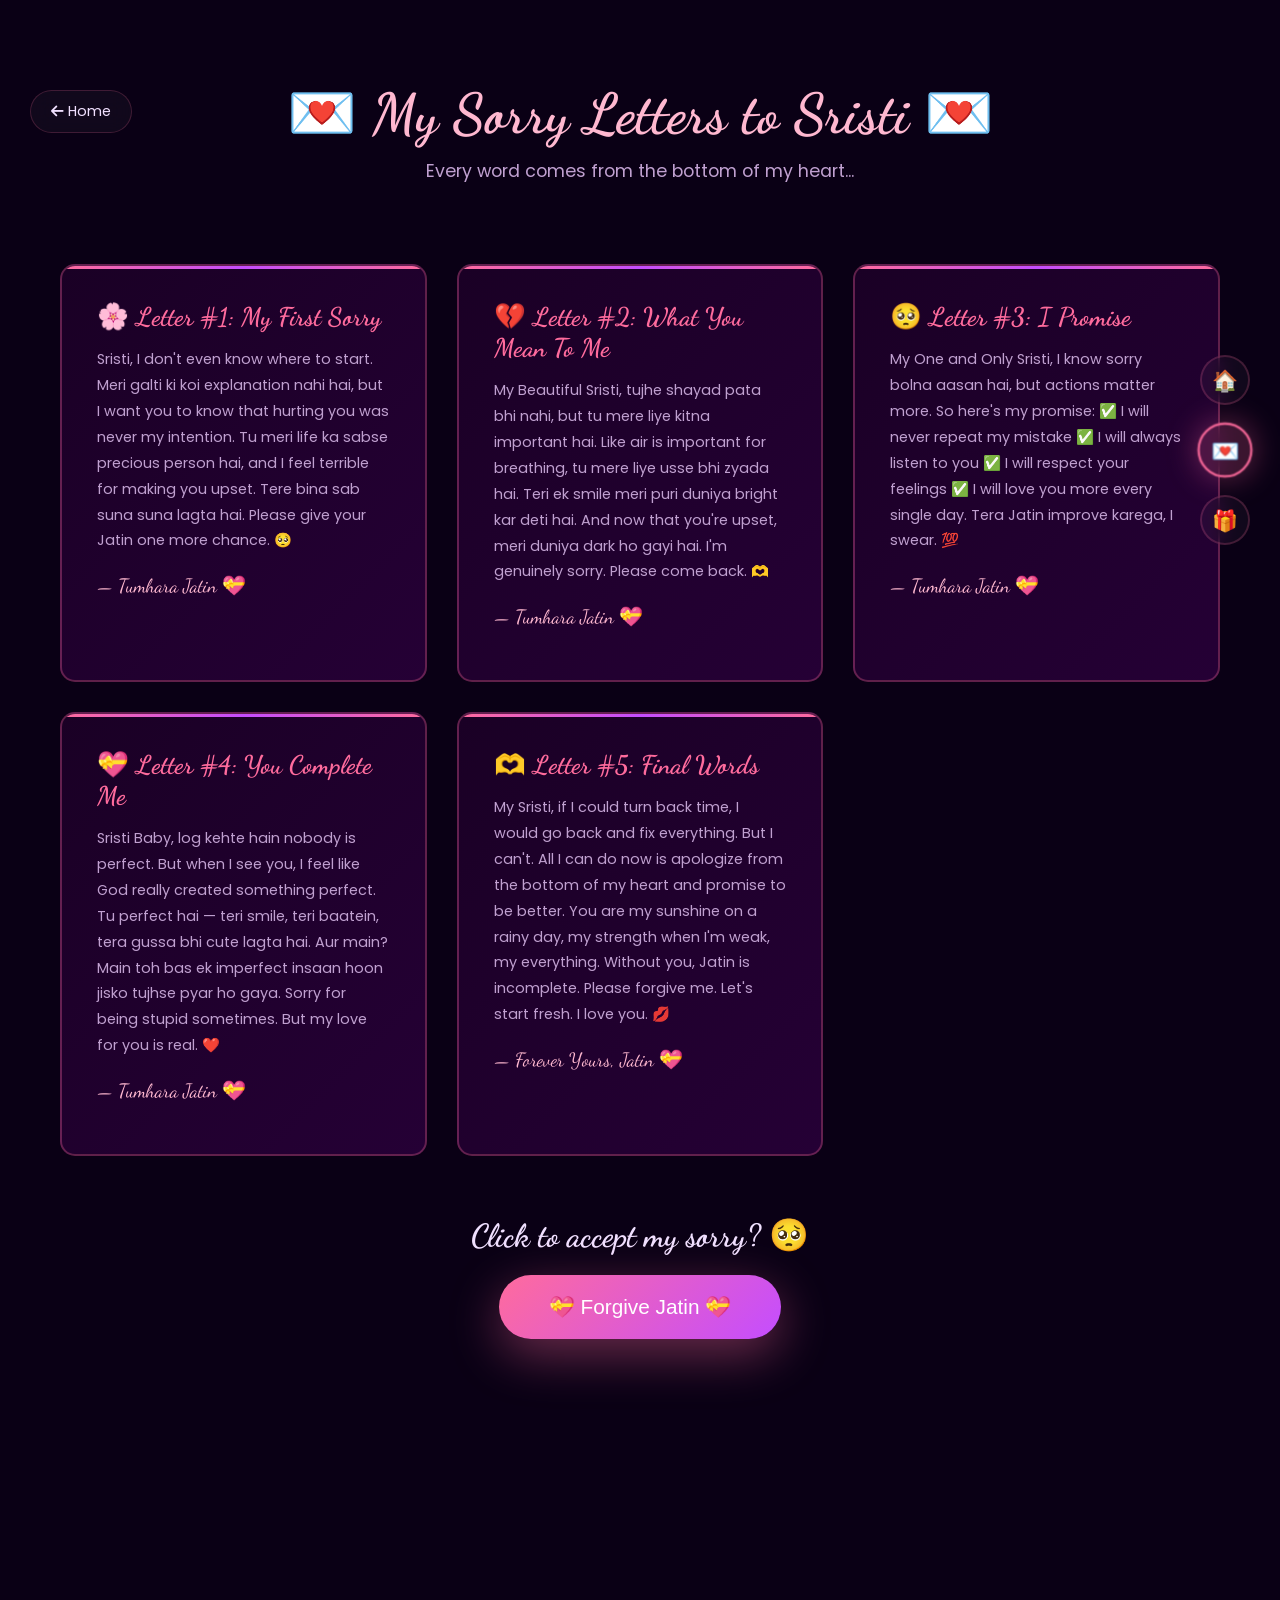
==== sorry.html @ bba0b910 "Add files via upload" ====
<!DOCTYPE html>
<html lang="en">
<head>
    <meta charset="UTF-8">
    <meta name="viewport" content="width=device-width, initial-scale=1.0">
    <title>Sorry Letters | Jatin ❤️ Sristi</title>
    <link href="https://fonts.googleapis.com/css2?family=Dancing+Script:wght@400;600;700&family=Poppins:wght@300;400;500;600;700;800&family=Pacifico&family=Great+Vibes&display=swap" rel="stylesheet">
    <link rel="stylesheet" href="https://cdnjs.cloudflare.com/ajax/libs/font-awesome/6.5.1/css/all.min.css">
    <link rel="stylesheet" href="style.css">
</head>
<body class="sorry-page">
    
    <!-- 🎵 AUDIO TAG 🎵 -->
    <audio id="bgMusic" loop autoplay muted playsinline preload="auto">
        <source src="assets/music/ishq-wala-love.mp3" type="audio/mpeg">
    </audio>
    
    <div class="nav-dots">
        <a href="index.html" class="nav-dot" title="Home"><span>🏠</span></a>
        <a href="sorry.html" class="nav-dot active" title="Sorry Letters"><span>💌</span></a>
        <a href="surprise.html" class="nav-dot" title="Surprise"><span>🎁</span></a>
    </div>
    
    <a href="index.html" class="back-btn"><i class="fas fa-arrow-left"></i> Home</a>

    <div class="main-container">
        <div class="page-header">
            <h1 class="page-title">💌 My Sorry Letters to Sristi 💌</h1>
            <p class="page-subtitle">Every word comes from the bottom of my heart...</p>
        </div>
        
        <div class="letters-container">
            <div class="envelope"><div class="letter-content">
                <h3>🌸 Letter #1: My First Sorry</h3>
                <p>Sristi, I don't even know where to start. Meri galti ki koi explanation nahi hai, but I want you to know that hurting you was never my intention. Tu meri life ka sabse precious person hai, and I feel terrible for making you upset. Tere bina sab suna suna lagta hai. Please give your Jatin one more chance. 🥺</p>
                <p class="signature">— Tumhara Jatin 💝</p>
            </div></div>
            
            <div class="envelope"><div class="letter-content">
                <h3>💔 Letter #2: What You Mean To Me</h3>
                <p>My Beautiful Sristi, tujhe shayad pata bhi nahi, but tu mere liye kitna important hai. Like air is important for breathing, tu mere liye usse bhi zyada hai. Teri ek smile meri puri duniya bright kar deti hai. And now that you're upset, meri duniya dark ho gayi hai. I'm genuinely sorry. Please come back. 🫶</p>
                <p class="signature">— Tumhara Jatin 💝</p>
            </div></div>
            
            <div class="envelope"><div class="letter-content">
                <h3>🥺 Letter #3: I Promise</h3>
                <p>My One and Only Sristi, I know sorry bolna aasan hai, but actions matter more. So here's my promise: ✅ I will never repeat my mistake ✅ I will always listen to you ✅ I will respect your feelings ✅ I will love you more every single day. Tera Jatin improve karega, I swear. 💯</p>
                <p class="signature">— Tumhara Jatin 💝</p>
            </div></div>
            
            <div class="envelope"><div class="letter-content">
                <h3>💝 Letter #4: You Complete Me</h3>
                <p>Sristi Baby, log kehte hain nobody is perfect. But when I see you, I feel like God really created something perfect. Tu perfect hai — teri smile, teri baatein, tera gussa bhi cute lagta hai. Aur main? Main toh bas ek imperfect insaan hoon jisko tujhse pyar ho gaya. Sorry for being stupid sometimes. But my love for you is real. ❤️</p>
                <p class="signature">— Tumhara Jatin 💝</p>
            </div></div>
            
            <div class="envelope"><div class="letter-content">
                <h3>🫶 Letter #5: Final Words</h3>
                <p>My Sristi, if I could turn back time, I would go back and fix everything. But I can't. All I can do now is apologize from the bottom of my heart and promise to be better. You are my sunshine on a rainy day, my strength when I'm weak, my everything. Without you, Jatin is incomplete. Please forgive me. Let's start fresh. I love you. 💋</p>
                <p class="signature">— Forever Yours, Jatin 💝</p>
            </div></div>
        </div>
        
        <div class="interactive-section">
            <h2>Click to accept my sorry? 🥺</h2>
            <button class="sorry-accept-btn" id="acceptSorryBtn"><span>💝 Forgive Jatin 💝</span></button>
            <div class="celebration-container" id="celebration" style="position:relative;height:200px;margin-top:30px;overflow:hidden;"></div>
        </div>
    </div>

    <script src="script.js"></script>
    <script>
        document.getElementById('acceptSorryBtn').addEventListener('click', function() {
            const celebration = document.getElementById('celebration');
            celebration.innerHTML = '';
            for (let i = 0; i < 50; i++) {
                const confetti = document.createElement('span');
                confetti.textContent = ['💝', '💖', '💕', '🎉', '✨', '🫶'][Math.floor(Math.random() * 6)];
                confetti.style.cssText = 'position:absolute;font-size:1.5rem;animation:confettiFall 2s ease-out forwards;left:' + Math.random() * 100 + '%;animation-delay:' + Math.random() * 2 + 's;';
                celebration.appendChild(confetti);
            }
            this.innerHTML = '<span>💝 Thank You Sristi! I Love You 💝</span>';
            this.disabled = true;
        });
    </script>
    <style>
        @keyframes confettiFall { 0% { transform: translateY(-50px) rotate(0deg); opacity:1; } 100% { transform: translateY(200px) rotate(720deg); opacity:0; } }
    </style>
</body>
</html>
---- style.css ----
:root {
    --bg-dark: #0a0015;
    --pink: #ff6b9d;
    --pink-light: #ffb8d0;
    --purple: #c44dff;
    --text-primary: #f0e0ff;
    --text-secondary: #c0a0d0;
    --glass-bg: rgba(255, 255, 255, 0.03);
    --glass-border: rgba(255, 107, 157, 0.2);
    --transition: all 0.4s cubic-bezier(0.4, 0, 0.2, 1);
}

* { margin: 0; padding: 0; box-sizing: border-box; }

body {
    font-family: 'Poppins', sans-serif;
    background: var(--bg-dark);
    color: var(--text-primary);
    overflow-x: hidden;
    min-height: 100vh;
}

#bg-canvas { position: fixed; top: 0; left: 0; width: 100%; height: 100%; z-index: 0; }

.nav-dots { position: fixed; right: 30px; top: 50%; transform: translateY(-50%); z-index: 100; display: flex; flex-direction: column; gap: 20px; }
.nav-dot { width: 50px; height: 50px; border-radius: 50%; background: var(--glass-bg); border: 2px solid var(--glass-border); display: flex; align-items: center; justify-content: center; text-decoration: none; transition: var(--transition); backdrop-filter: blur(10px); }
.nav-dot span { font-size: 1.3rem; }
.nav-dot:hover, .nav-dot.active { background: rgba(255, 107, 157, 0.2); border-color: var(--pink); box-shadow: 0 0 30px rgba(255, 107, 157, 0.4); transform: scale(1.1); }

.music-toggle { position: fixed; left: 30px; top: 30px; z-index: 100; width: 45px; height: 45px; background: var(--glass-bg); border: 2px solid var(--glass-border); border-radius: 50%; display: flex; align-items: center; justify-content: center; cursor: pointer; transition: var(--transition); backdrop-filter: blur(10px); color: var(--pink-light); }
.music-toggle:hover { border-color: var(--pink); box-shadow: 0 0 20px rgba(255, 107, 157, 0.3); }

.main-container { position: relative; z-index: 1; max-width: 1200px; margin: 0 auto; padding: 30px 20px; min-height: 100vh; }

.hero-section { text-align: center; padding: 60px 20px 40px; position: relative; }
.floating-ring { position: absolute; border-radius: 50%; border: 1px solid rgba(255, 107, 157, 0.2); animation: ringFloat 6s ease-in-out infinite; }
.ring-1 { width: 200px; height: 200px; top: 10%; left: calc(50% - 100px); }
.ring-2 { width: 280px; height: 280px; top: 5%; left: calc(50% - 140px); animation-delay: -2s; }
.ring-3 { width: 360px; height: 360px; top: 0; left: calc(50% - 180px); animation-delay: -4s; }
@keyframes ringFloat { 0%, 100% { transform: translateY(0) scale(1); opacity: 0.3; } 50% { transform: translateY(-20px) scale(1.05); opacity: 0.6; } }

.floating-name { font-family: 'Pacifico', cursive; font-size: clamp(3rem, 8vw, 7rem); background: linear-gradient(45deg, #ff6b9d, #c44dff, #6bc5ff, #ff6b9d); background-size: 400% 400%; -webkit-background-clip: text; -webkit-text-fill-color: transparent; animation: gradientShift 3s ease infinite, floatText 3s ease-in-out infinite; margin-bottom: 15px; position: relative; z-index: 2; }
@keyframes gradientShift { 0%, 100% { background-position: 0% 50%; } 50% { background-position: 100% 50%; } }
@keyframes floatText { 0%, 100% { transform: translateY(0); } 50% { transform: translateY(-20px); } }

.subtitle-container { margin-bottom: 20px; }
.subtitle { font-family: 'Great Vibes', cursive; font-size: clamp(1.5rem, 4vw, 2.5rem); color: var(--pink-light); text-shadow: 0 0 20px rgba(255, 184, 208, 0.6); }

.typing-container { font-size: 1.3rem; color: #e0c3ff; min-height: 30px; margin-bottom: 30px; }
.cursor-blink { animation: blink 0.7s infinite; color: var(--pink); }
@keyframes blink { 0%, 100% { opacity: 1; } 50% { opacity: 0; } }

.hero-quote { font-family: 'Dancing Script', cursive; font-size: 1.6rem; color: var(--purple); margin: 30px 0; font-style: italic; }
.hero-buttons { display: flex; gap: 20px; justify-content: center; flex-wrap: wrap; margin-top: 30px; }

.btn { padding: 15px 35px; border-radius: 50px; text-decoration: none; font-weight: 600; font-size: 1rem; transition: var(--transition); display: flex; align-items: center; gap: 10px; backdrop-filter: blur(10px); }
.btn-primary { background: linear-gradient(135deg, #ff6b9d, #c44dff); color: white; box-shadow: 0 10px 40px rgba(255, 107, 157, 0.3); }
.btn-primary:hover { transform: translateY(-5px); box-shadow: 0 20px 60px rgba(255, 107, 157, 0.5); }
.btn-secondary { background: transparent; border: 2px solid var(--pink); color: var(--pink); }
.btn-secondary:hover { background: var(--pink); color: white; transform: translateY(-5px); }

.love-stats { display: grid; grid-template-columns: repeat(auto-fit, minmax(200px, 1fr)); gap: 25px; margin: 60px 0; }
.stat-card { background: var(--glass-bg); backdrop-filter: blur(20px); border: 1px solid var(--glass-border); border-radius: 20px; padding: 30px; text-align: center; transition: var(--transition); }
.stat-card:hover { border-color: var(--pink); transform: translateY(-10px); }
.stat-icon { font-size: 2.5rem; margin-bottom: 10px; }
.stat-number { font-size: 3rem; font-weight: 800; background: linear-gradient(135deg, var(--pink), var(--purple)); -webkit-background-clip: text; -webkit-text-fill-color: transparent; }
.stat-label { color: var(--text-secondary); font-size: 0.9rem; margin-top: 5px; }

.section-heading { font-family: 'Dancing Script', cursive; font-size: 2.5rem; text-align: center; color: var(--pink-light); margin-bottom: 30px; }
.sorry-carousel { overflow: hidden; padding: 20px 0; }
.carousel-track { display: flex; gap: 20px; animation: scroll 25s linear infinite; width: max-content; }
@keyframes scroll { 0% { transform: translateX(0); } 100% { transform: translateX(-50%); } }
.carousel-card { background: var(--glass-bg); backdrop-filter: blur(15px); border: 1px solid var(--glass-border); border-radius: 20px; padding: 25px 35px; min-width: 280px; text-align: center; }
.card-emoji { font-size: 2rem; display: block; margin-bottom: 10px; }

.back-btn { position: fixed; left: 30px; top: 90px; z-index: 100; padding: 10px 20px; background: var(--glass-bg); backdrop-filter: blur(10px); border: 1px solid var(--glass-border); border-radius: 30px; color: var(--text-primary); text-decoration: none; font-size: 0.9rem; transition: var(--transition); }
.back-btn:hover { border-color: var(--pink); background: rgba(255, 107, 157, 0.1); }

.page-header { text-align: center; padding: 50px 20px 40px; }
.page-title { font-family: 'Dancing Script', cursive; font-size: clamp(2rem, 5vw, 3.5rem); color: var(--pink-light); margin-bottom: 10px; }
.page-subtitle { font-size: 1.1rem; color: var(--text-secondary); }

.letters-container { display: grid; grid-template-columns: repeat(auto-fit, minmax(300px, 1fr)); gap: 30px; margin: 40px 0; }
.envelope { background: linear-gradient(135deg, #1a0025, #250035); border: 2px solid rgba(255, 107, 157, 0.3); border-radius: 15px; padding: 35px; transition: var(--transition); cursor: pointer; position: relative; overflow: hidden; }
.envelope::before { content: ''; position: absolute; top: 0; left: 0; width: 100%; height: 3px; background: linear-gradient(90deg, var(--pink), var(--purple), var(--pink)); }
.envelope:hover { transform: translateY(-10px); border-color: var(--pink); box-shadow: 0 20px 60px rgba(255, 107, 157, 0.3); }
.letter-content h3 { font-family: 'Dancing Script', cursive; font-size: 1.6rem; color: var(--pink); margin-bottom: 15px; }
.letter-content p { color: var(--text-secondary); line-height: 1.8; margin-bottom: 10px; font-size: 0.9rem; }
.signature { font-family: 'Dancing Script', cursive; color: var(--pink-light) !important; font-size: 1.2rem !important; margin-top: 15px !important; }

.interactive-section { text-align: center; margin: 60px 0; }
.interactive-section h2 { font-family: 'Dancing Script', cursive; font-size: 2rem; margin-bottom: 20px; }
.sorry-accept-btn { padding: 20px 50px; font-size: 1.3rem; background: linear-gradient(135deg, #ff6b9d, #c44dff); border: none; border-radius: 50px; color: white; cursor: pointer; box-shadow: 0 15px 50px rgba(255, 107, 157, 0.4); }
.sorry-accept-btn:hover { transform: scale(1.05); }

.gifts-grid { display: grid; grid-template-columns: repeat(auto-fit, minmax(250px, 1fr)); gap: 30px; margin: 40px 0; }
.gift-card { background: var(--glass-bg); backdrop-filter: blur(20px); border: 1px solid var(--glass-border); border-radius: 25px; padding: 30px; text-align: center; transition: var(--transition); }
.gift-card:hover { border-color: var(--pink); transform: translateY(-10px); }
.gift-icon { font-size: 3rem; margin-bottom: 15px; }
.gift-card h3 { color: var(--pink); margin-bottom: 10px; }
.gift-card p { color: var(--text-secondary); font-size: 0.9rem; margin-bottom: 15px; }

.love-timer { display: flex; gap: 15px; justify-content: center; }
.timer-unit { text-align: center; min-width: 60px; }
.timer-number { display: block; font-size: 2.5rem; font-weight: 800; background: linear-gradient(135deg, var(--pink), var(--purple)); -webkit-background-clip: text; -webkit-text-fill-color: transparent; }
.timer-label { font-size: 0.7rem; color: var(--text-secondary); }

.message-box { background: var(--glass-bg); backdrop-filter: blur(20px); border: 1px solid var(--glass-border); border-radius: 25px; padding: 40px; max-width: 700px; margin: 0 auto; line-height: 1.8; color: var(--text-secondary); text-align: center; }

.big-heart-btn { font-size: 5rem; background: transparent; border: none; cursor: pointer; animation: pulse 2s infinite; }
@keyframes pulse { 0%, 100% { transform: scale(1); } 50% { transform: scale(1.15); } }
.click-hint { color: var(--text-secondary); margin-top: 10px; font-size: 0.9rem; }
.final-heart { text-align: center; margin: 60px 0; position: relative; }
.heart-explosion { position: absolute; top: 50%; left: 50%; pointer-events: none; }

@media (max-width: 768px) {
    .nav-dots { right: 15px; gap: 15px; } .nav-dot { width: 40px; height: 40px; }
    .music-toggle { left: 15px; top: 15px; } .back-btn { left: 15px; top: 70px; font-size: 0.8rem; padding: 8px 15px; }
    .hero-buttons { flex-direction: column; align-items: center; }
    .letters-container { grid-template-columns: 1fr; } .gifts-grid { grid-template-columns: 1fr; }
}
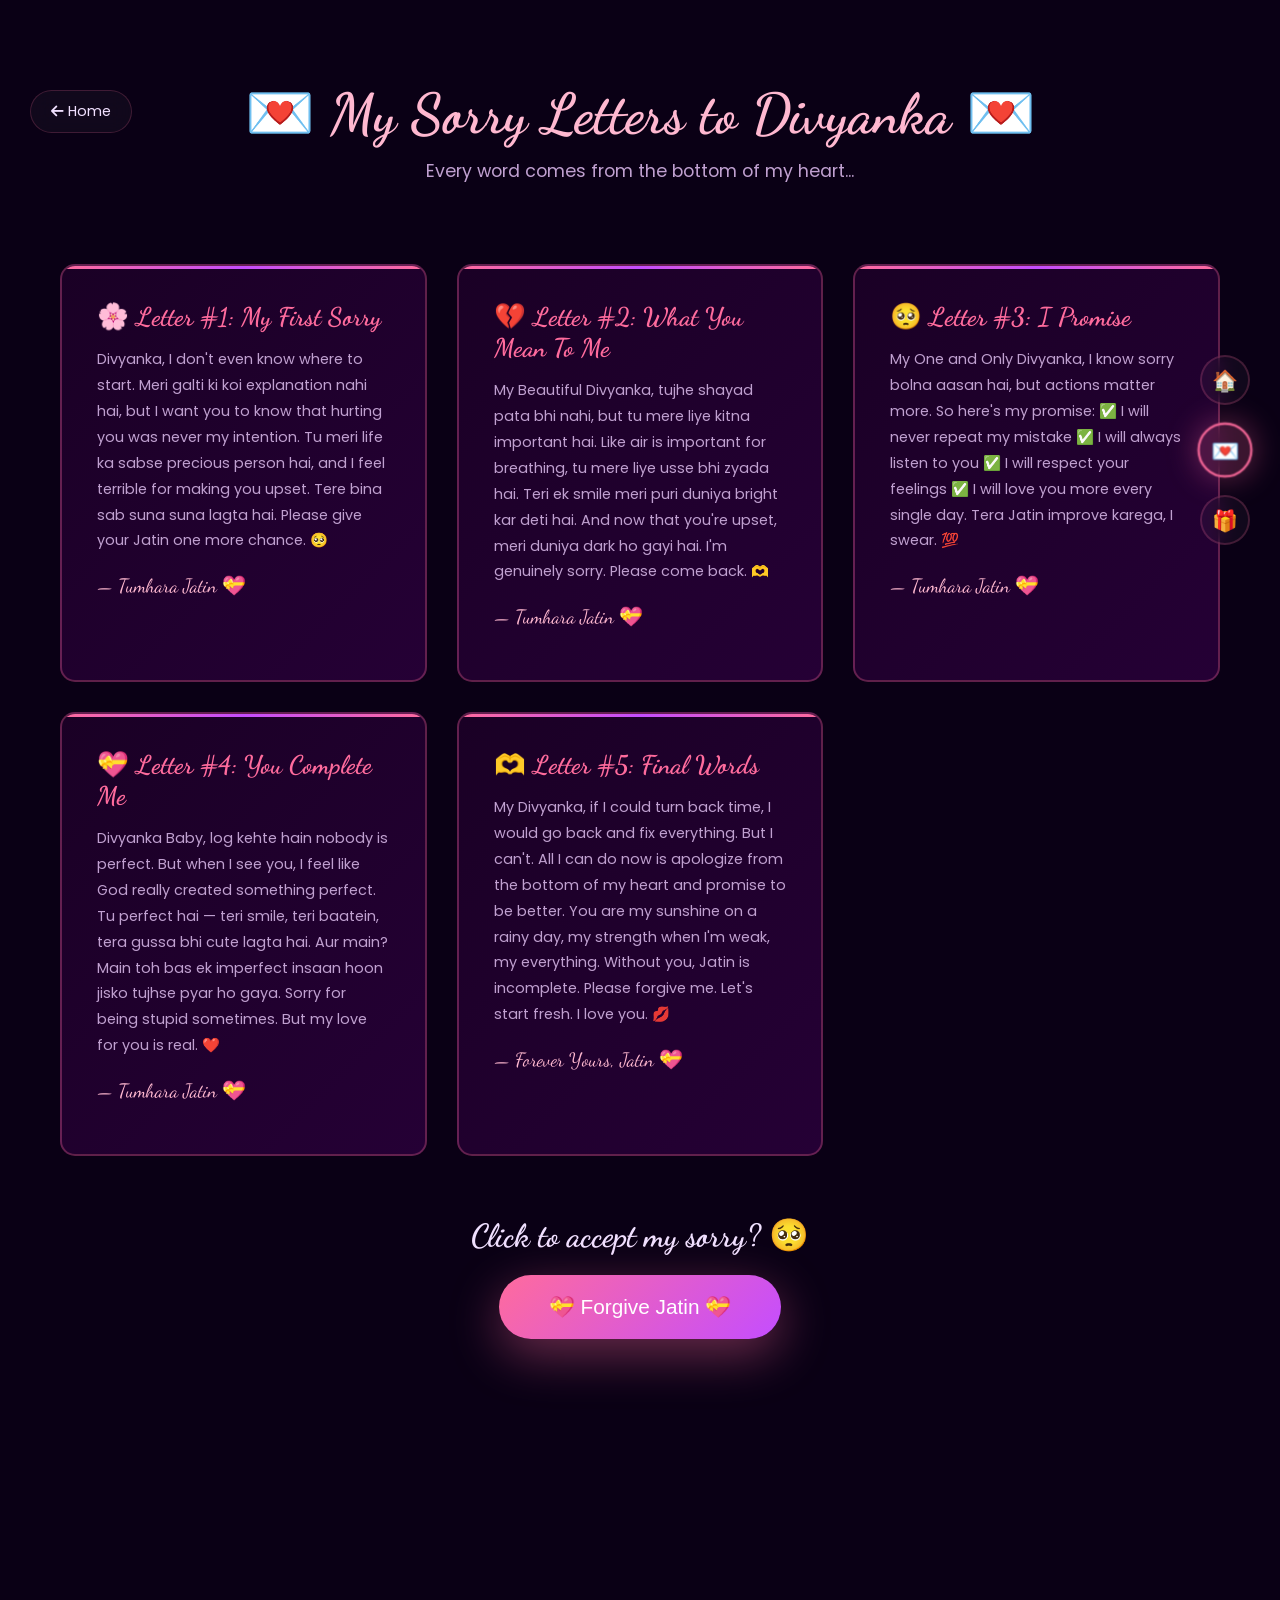
==== commit d31201ac: "Change recipient name from Sristi to Divyanka" ====
--- a/sorry.html
+++ b/sorry.html
@@ -3,14 +3,13 @@
 <head>
     <meta charset="UTF-8">
     <meta name="viewport" content="width=device-width, initial-scale=1.0">
-    <title>Sorry Letters | Jatin ❤️ Sristi</title>
+    <title>Sorry Letters | Jatin ❤️ Divyanka</title>
     <link href="https://fonts.googleapis.com/css2?family=Dancing+Script:wght@400;600;700&family=Poppins:wght@300;400;500;600;700;800&family=Pacifico&family=Great+Vibes&display=swap" rel="stylesheet">
     <link rel="stylesheet" href="https://cdnjs.cloudflare.com/ajax/libs/font-awesome/6.5.1/css/all.min.css">
     <link rel="stylesheet" href="style.css">
 </head>
 <body class="sorry-page">
     
-    <!-- 🎵 AUDIO TAG 🎵 -->
     <audio id="bgMusic" loop autoplay muted playsinline preload="auto">
         <source src="assets/music/ishq-wala-love.mp3" type="audio/mpeg">
     </audio>
@@ -25,38 +24,38 @@
 
     <div class="main-container">
         <div class="page-header">
-            <h1 class="page-title">💌 My Sorry Letters to Sristi 💌</h1>
+            <h1 class="page-title">💌 My Sorry Letters to Divyanka 💌</h1>
             <p class="page-subtitle">Every word comes from the bottom of my heart...</p>
         </div>
         
         <div class="letters-container">
             <div class="envelope"><div class="letter-content">
                 <h3>🌸 Letter #1: My First Sorry</h3>
-                <p>Sristi, I don't even know where to start. Meri galti ki koi explanation nahi hai, but I want you to know that hurting you was never my intention. Tu meri life ka sabse precious person hai, and I feel terrible for making you upset. Tere bina sab suna suna lagta hai. Please give your Jatin one more chance. 🥺</p>
+                <p>Divyanka, I don't even know where to start. Meri galti ki koi explanation nahi hai, but I want you to know that hurting you was never my intention. Tu meri life ka sabse precious person hai, and I feel terrible for making you upset. Tere bina sab suna suna lagta hai. Please give your Jatin one more chance. 🥺</p>
                 <p class="signature">— Tumhara Jatin 💝</p>
             </div></div>
             
             <div class="envelope"><div class="letter-content">
                 <h3>💔 Letter #2: What You Mean To Me</h3>
-                <p>My Beautiful Sristi, tujhe shayad pata bhi nahi, but tu mere liye kitna important hai. Like air is important for breathing, tu mere liye usse bhi zyada hai. Teri ek smile meri puri duniya bright kar deti hai. And now that you're upset, meri duniya dark ho gayi hai. I'm genuinely sorry. Please come back. 🫶</p>
+                <p>My Beautiful Divyanka, tujhe shayad pata bhi nahi, but tu mere liye kitna important hai. Like air is important for breathing, tu mere liye usse bhi zyada hai. Teri ek smile meri puri duniya bright kar deti hai. And now that you're upset, meri duniya dark ho gayi hai. I'm genuinely sorry. Please come back. 🫶</p>
                 <p class="signature">— Tumhara Jatin 💝</p>
             </div></div>
             
             <div class="envelope"><div class="letter-content">
                 <h3>🥺 Letter #3: I Promise</h3>
-                <p>My One and Only Sristi, I know sorry bolna aasan hai, but actions matter more. So here's my promise: ✅ I will never repeat my mistake ✅ I will always listen to you ✅ I will respect your feelings ✅ I will love you more every single day. Tera Jatin improve karega, I swear. 💯</p>
+                <p>My One and Only Divyanka, I know sorry bolna aasan hai, but actions matter more. So here's my promise: ✅ I will never repeat my mistake ✅ I will always listen to you ✅ I will respect your feelings ✅ I will love you more every single day. Tera Jatin improve karega, I swear. 💯</p>
                 <p class="signature">— Tumhara Jatin 💝</p>
             </div></div>
             
             <div class="envelope"><div class="letter-content">
                 <h3>💝 Letter #4: You Complete Me</h3>
-                <p>Sristi Baby, log kehte hain nobody is perfect. But when I see you, I feel like God really created something perfect. Tu perfect hai — teri smile, teri baatein, tera gussa bhi cute lagta hai. Aur main? Main toh bas ek imperfect insaan hoon jisko tujhse pyar ho gaya. Sorry for being stupid sometimes. But my love for you is real. ❤️</p>
+                <p>Divyanka Baby, log kehte hain nobody is perfect. But when I see you, I feel like God really created something perfect. Tu perfect hai — teri smile, teri baatein, tera gussa bhi cute lagta hai. Aur main? Main toh bas ek imperfect insaan hoon jisko tujhse pyar ho gaya. Sorry for being stupid sometimes. But my love for you is real. ❤️</p>
                 <p class="signature">— Tumhara Jatin 💝</p>
             </div></div>
             
             <div class="envelope"><div class="letter-content">
                 <h3>🫶 Letter #5: Final Words</h3>
-                <p>My Sristi, if I could turn back time, I would go back and fix everything. But I can't. All I can do now is apologize from the bottom of my heart and promise to be better. You are my sunshine on a rainy day, my strength when I'm weak, my everything. Without you, Jatin is incomplete. Please forgive me. Let's start fresh. I love you. 💋</p>
+                <p>My Divyanka, if I could turn back time, I would go back and fix everything. But I can't. All I can do now is apologize from the bottom of my heart and promise to be better. You are my sunshine on a rainy day, my strength when I'm weak, my everything. Without you, Jatin is incomplete. Please forgive me. Let's start fresh. I love you. 💋</p>
                 <p class="signature">— Forever Yours, Jatin 💝</p>
             </div></div>
         </div>
@@ -79,7 +78,7 @@
                 confetti.style.cssText = 'position:absolute;font-size:1.5rem;animation:confettiFall 2s ease-out forwards;left:' + Math.random() * 100 + '%;animation-delay:' + Math.random() * 2 + 's;';
                 celebration.appendChild(confetti);
             }
-            this.innerHTML = '<span>💝 Thank You Sristi! I Love You 💝</span>';
+            this.innerHTML = '<span>💝 Thank You Divyanka! I Love You 💝</span>';
             this.disabled = true;
         });
     </script>
@@ -87,4 +86,4 @@
         @keyframes confettiFall { 0% { transform: translateY(-50px) rotate(0deg); opacity:1; } 100% { transform: translateY(200px) rotate(720deg); opacity:0; } }
     </style>
 </body>
-</html>+</html>
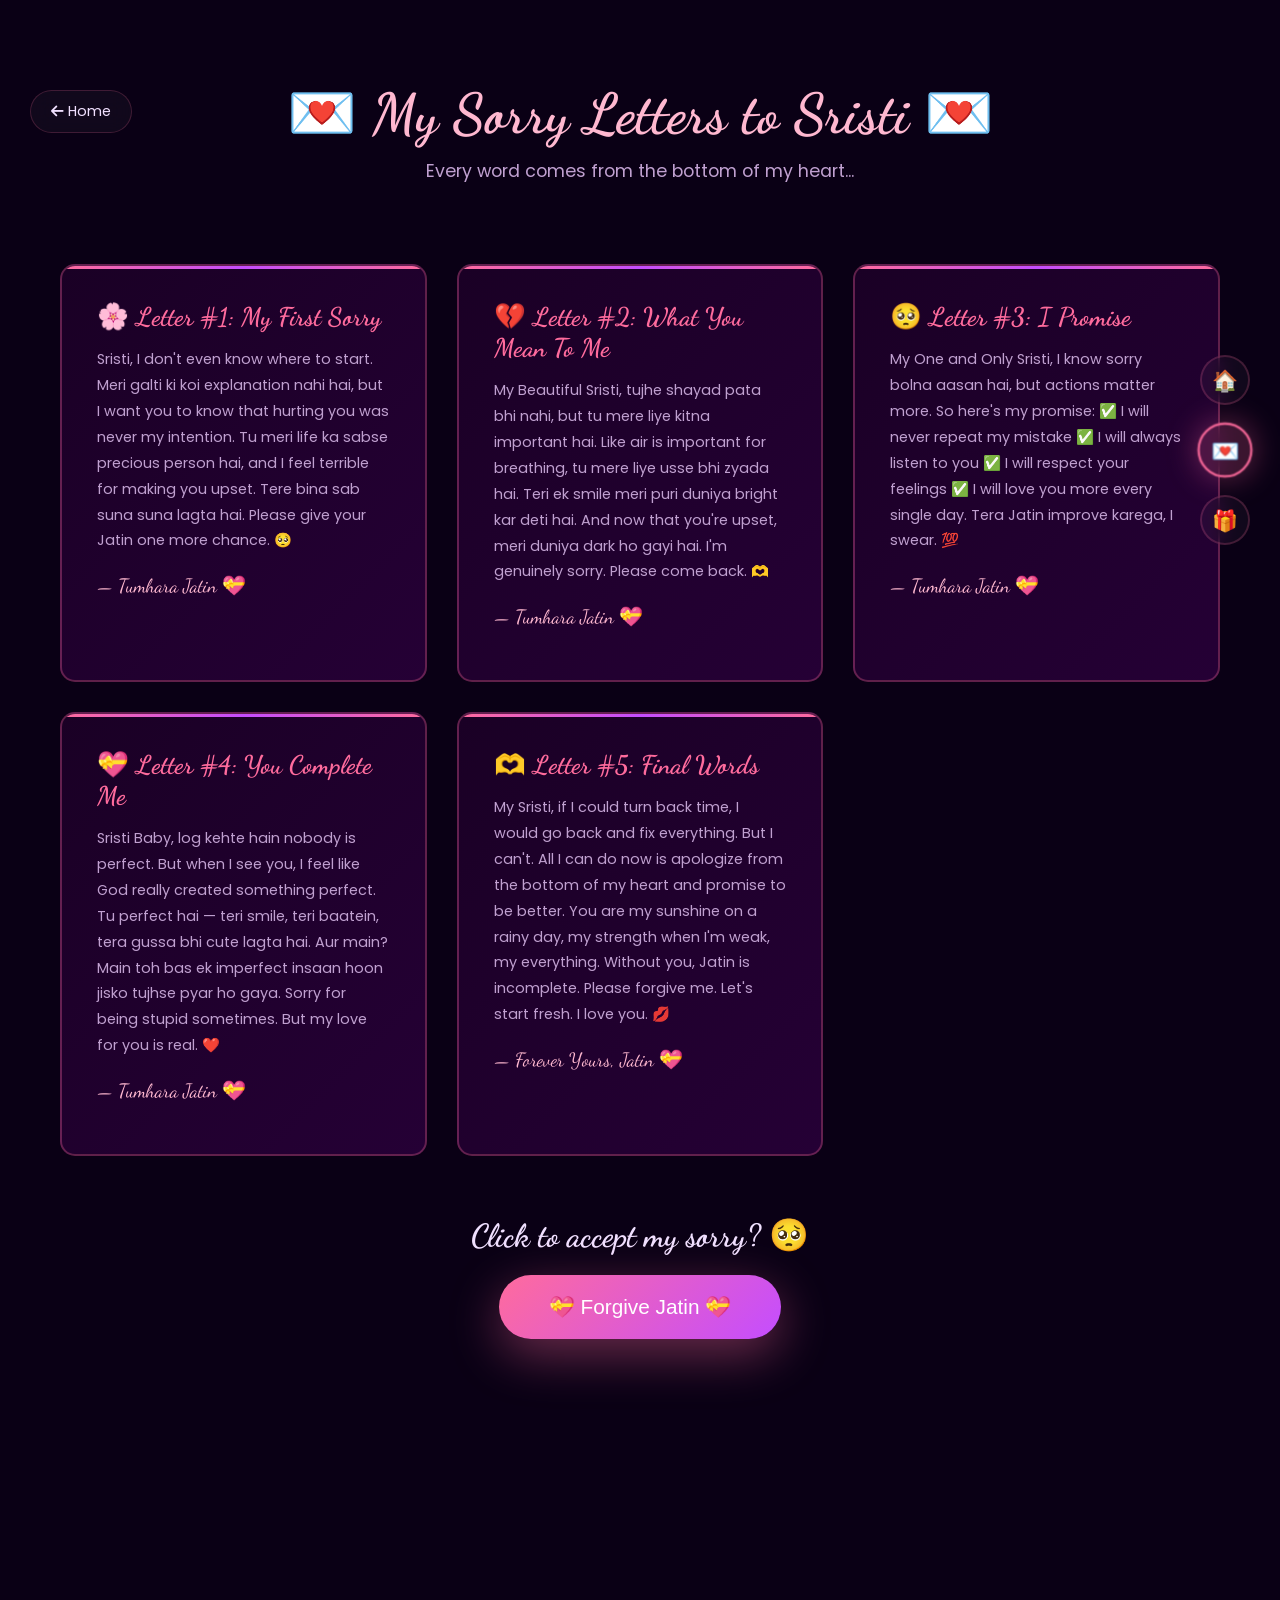
==== commit cd53674e: "Update sorry.html" ====
--- a/sorry.html
+++ b/sorry.html
@@ -3,7 +3,7 @@
 <head>
     <meta charset="UTF-8">
     <meta name="viewport" content="width=device-width, initial-scale=1.0">
-    <title>Sorry Letters | Jatin ❤️ Divyanka</title>
+    <title>Sorry Letters | Jatin ❤️ Sristi</title>
     <link href="https://fonts.googleapis.com/css2?family=Dancing+Script:wght@400;600;700&family=Poppins:wght@300;400;500;600;700;800&family=Pacifico&family=Great+Vibes&display=swap" rel="stylesheet">
     <link rel="stylesheet" href="https://cdnjs.cloudflare.com/ajax/libs/font-awesome/6.5.1/css/all.min.css">
     <link rel="stylesheet" href="style.css">
@@ -24,38 +24,38 @@
 
     <div class="main-container">
         <div class="page-header">
-            <h1 class="page-title">💌 My Sorry Letters to Divyanka 💌</h1>
+            <h1 class="page-title">💌 My Sorry Letters to Sristi 💌</h1>
             <p class="page-subtitle">Every word comes from the bottom of my heart...</p>
         </div>
         
         <div class="letters-container">
             <div class="envelope"><div class="letter-content">
                 <h3>🌸 Letter #1: My First Sorry</h3>
-                <p>Divyanka, I don't even know where to start. Meri galti ki koi explanation nahi hai, but I want you to know that hurting you was never my intention. Tu meri life ka sabse precious person hai, and I feel terrible for making you upset. Tere bina sab suna suna lagta hai. Please give your Jatin one more chance. 🥺</p>
+                <p>Sristi, I don't even know where to start. Meri galti ki koi explanation nahi hai, but I want you to know that hurting you was never my intention. Tu meri life ka sabse precious person hai, and I feel terrible for making you upset. Tere bina sab suna suna lagta hai. Please give your Jatin one more chance. 🥺</p>
                 <p class="signature">— Tumhara Jatin 💝</p>
             </div></div>
             
             <div class="envelope"><div class="letter-content">
                 <h3>💔 Letter #2: What You Mean To Me</h3>
-                <p>My Beautiful Divyanka, tujhe shayad pata bhi nahi, but tu mere liye kitna important hai. Like air is important for breathing, tu mere liye usse bhi zyada hai. Teri ek smile meri puri duniya bright kar deti hai. And now that you're upset, meri duniya dark ho gayi hai. I'm genuinely sorry. Please come back. 🫶</p>
+                <p>My Beautiful Sristi, tujhe shayad pata bhi nahi, but tu mere liye kitna important hai. Like air is important for breathing, tu mere liye usse bhi zyada hai. Teri ek smile meri puri duniya bright kar deti hai. And now that you're upset, meri duniya dark ho gayi hai. I'm genuinely sorry. Please come back. 🫶</p>
                 <p class="signature">— Tumhara Jatin 💝</p>
             </div></div>
             
             <div class="envelope"><div class="letter-content">
                 <h3>🥺 Letter #3: I Promise</h3>
-                <p>My One and Only Divyanka, I know sorry bolna aasan hai, but actions matter more. So here's my promise: ✅ I will never repeat my mistake ✅ I will always listen to you ✅ I will respect your feelings ✅ I will love you more every single day. Tera Jatin improve karega, I swear. 💯</p>
+                <p>My One and Only Sristi, I know sorry bolna aasan hai, but actions matter more. So here's my promise: ✅ I will never repeat my mistake ✅ I will always listen to you ✅ I will respect your feelings ✅ I will love you more every single day. Tera Jatin improve karega, I swear. 💯</p>
                 <p class="signature">— Tumhara Jatin 💝</p>
             </div></div>
             
             <div class="envelope"><div class="letter-content">
                 <h3>💝 Letter #4: You Complete Me</h3>
-                <p>Divyanka Baby, log kehte hain nobody is perfect. But when I see you, I feel like God really created something perfect. Tu perfect hai — teri smile, teri baatein, tera gussa bhi cute lagta hai. Aur main? Main toh bas ek imperfect insaan hoon jisko tujhse pyar ho gaya. Sorry for being stupid sometimes. But my love for you is real. ❤️</p>
+                <p>Sristi Baby, log kehte hain nobody is perfect. But when I see you, I feel like God really created something perfect. Tu perfect hai — teri smile, teri baatein, tera gussa bhi cute lagta hai. Aur main? Main toh bas ek imperfect insaan hoon jisko tujhse pyar ho gaya. Sorry for being stupid sometimes. But my love for you is real. ❤️</p>
                 <p class="signature">— Tumhara Jatin 💝</p>
             </div></div>
             
             <div class="envelope"><div class="letter-content">
                 <h3>🫶 Letter #5: Final Words</h3>
-                <p>My Divyanka, if I could turn back time, I would go back and fix everything. But I can't. All I can do now is apologize from the bottom of my heart and promise to be better. You are my sunshine on a rainy day, my strength when I'm weak, my everything. Without you, Jatin is incomplete. Please forgive me. Let's start fresh. I love you. 💋</p>
+                <p>My Sristi, if I could turn back time, I would go back and fix everything. But I can't. All I can do now is apologize from the bottom of my heart and promise to be better. You are my sunshine on a rainy day, my strength when I'm weak, my everything. Without you, Jatin is incomplete. Please forgive me. Let's start fresh. I love you. 💋</p>
                 <p class="signature">— Forever Yours, Jatin 💝</p>
             </div></div>
         </div>
@@ -78,7 +78,7 @@
                 confetti.style.cssText = 'position:absolute;font-size:1.5rem;animation:confettiFall 2s ease-out forwards;left:' + Math.random() * 100 + '%;animation-delay:' + Math.random() * 2 + 's;';
                 celebration.appendChild(confetti);
             }
-            this.innerHTML = '<span>💝 Thank You Divyanka! I Love You 💝</span>';
+            this.innerHTML = '<span>💝 Thank You Sristi! I Love You 💝</span>';
             this.disabled = true;
         });
     </script>
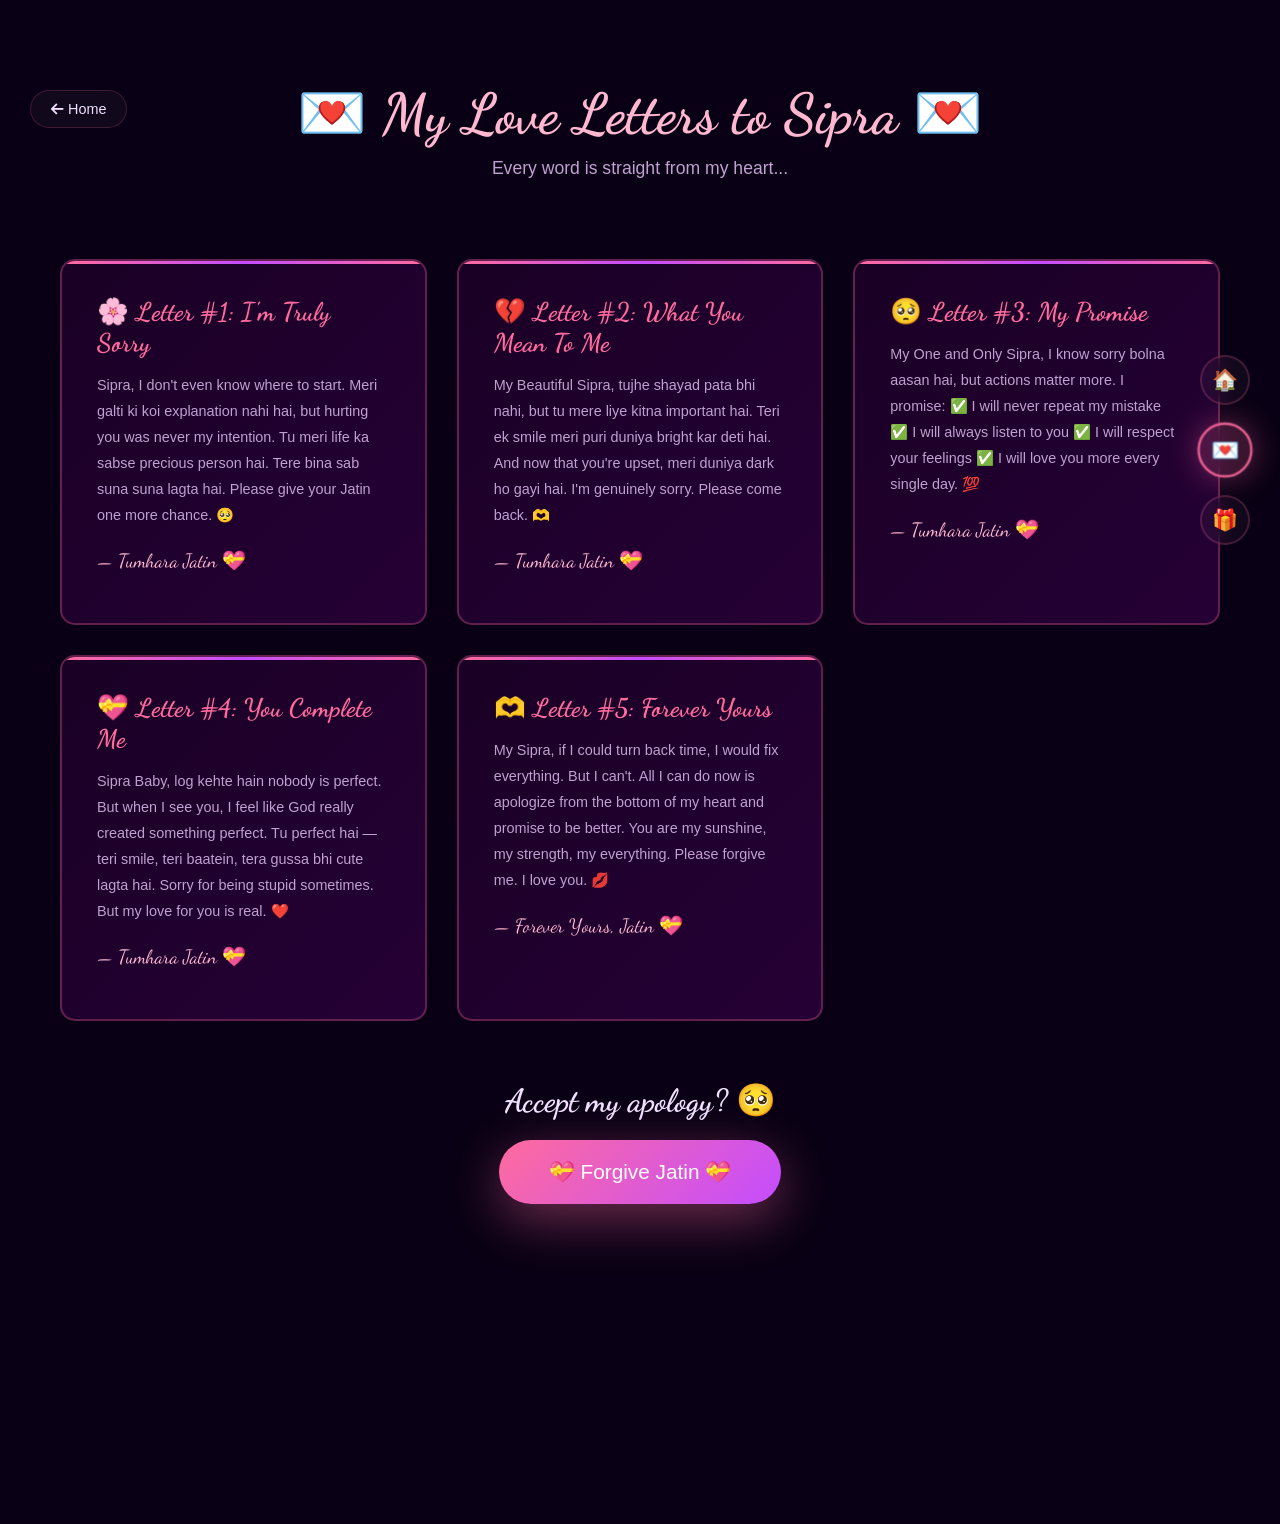
==== commit b9b2ba7e: "Replace 'Sristi' with 'Sipra' in sorry.html" ====
--- a/sorry.html
+++ b/sorry.html
@@ -1,89 +1,29 @@
 <!DOCTYPE html>
 <html lang="en">
 <head>
-    <meta charset="UTF-8">
-    <meta name="viewport" content="width=device-width, initial-scale=1.0">
-    <title>Sorry Letters | Jatin ❤️ Sristi</title>
-    <link href="https://fonts.googleapis.com/css2?family=Dancing+Script:wght@400;600;700&family=Poppins:wght@300;400;500;600;700;800&family=Pacifico&family=Great+Vibes&display=swap" rel="stylesheet">
+    <meta charset="UTF-8"><meta name="viewport" content="width=device-width, initial-scale=1.0">
+    <title>Love Letters | Jatin ❤️ Sipra</title>
+    <link href="https://fonts.googleapis.com/css2?family=Cormorant+Garamond:wght@300;400;500;600;700&family=Montserrat:wght@300;400;500;600&family=Great+Vibes&family=Dancing+Script:wght@400;600;700&display=swap" rel="stylesheet">
     <link rel="stylesheet" href="https://cdnjs.cloudflare.com/ajax/libs/font-awesome/6.5.1/css/all.min.css">
     <link rel="stylesheet" href="style.css">
 </head>
 <body class="sorry-page">
-    
-    <audio id="bgMusic" loop autoplay muted playsinline preload="auto">
-        <source src="assets/music/ishq-wala-love.mp3" type="audio/mpeg">
-    </audio>
-    
-    <div class="nav-dots">
-        <a href="index.html" class="nav-dot" title="Home"><span>🏠</span></a>
-        <a href="sorry.html" class="nav-dot active" title="Sorry Letters"><span>💌</span></a>
-        <a href="surprise.html" class="nav-dot" title="Surprise"><span>🎁</span></a>
+    <audio id="bgMusic" loop autoplay muted playsinline preload="auto"><source src="assets/music/ishq-wala-love.mp3" type="audio/mpeg"></audio>
+    <div class="nav-dots"><a href="index.html" class="nav-dot"><span>🏠</span></a><a href="sorry.html" class="nav-dot active"><span>💌</span></a><a href="surprise.html" class="nav-dot"><span>🎁</span></a></div>
+    <a href="index.html" class="back-btn"><i class="fas fa-arrow-left"></i> Home</a>
+    <div class="main-container">
+        <div class="page-header"><h1 class="page-title">💌 My Love Letters to Sipra 💌</h1><p class="page-subtitle">Every word is straight from my heart...</p></div>
+        <div class="letters-container">
+            <div class="envelope"><div class="letter-content"><h3>🌸 Letter #1: I'm Truly Sorry</h3><p>Sipra, I don't even know where to start. Meri galti ki koi explanation nahi hai, but hurting you was never my intention. Tu meri life ka sabse precious person hai. Tere bina sab suna suna lagta hai. Please give your Jatin one more chance. 🥺</p><p class="signature">— Tumhara Jatin 💝</p></div></div>
+            <div class="envelope"><div class="letter-content"><h3>💔 Letter #2: What You Mean To Me</h3><p>My Beautiful Sipra, tujhe shayad pata bhi nahi, but tu mere liye kitna important hai. Teri ek smile meri puri duniya bright kar deti hai. And now that you're upset, meri duniya dark ho gayi hai. I'm genuinely sorry. Please come back. 🫶</p><p class="signature">— Tumhara Jatin 💝</p></div></div>
+            <div class="envelope"><div class="letter-content"><h3>🥺 Letter #3: My Promise</h3><p>My One and Only Sipra, I know sorry bolna aasan hai, but actions matter more. I promise: ✅ I will never repeat my mistake ✅ I will always listen to you ✅ I will respect your feelings ✅ I will love you more every single day. 💯</p><p class="signature">— Tumhara Jatin 💝</p></div></div>
+            <div class="envelope"><div class="letter-content"><h3>💝 Letter #4: You Complete Me</h3><p>Sipra Baby, log kehte hain nobody is perfect. But when I see you, I feel like God really created something perfect. Tu perfect hai — teri smile, teri baatein, tera gussa bhi cute lagta hai. Sorry for being stupid sometimes. But my love for you is real. ❤️</p><p class="signature">— Tumhara Jatin 💝</p></div></div>
+            <div class="envelope"><div class="letter-content"><h3>🫶 Letter #5: Forever Yours</h3><p>My Sipra, if I could turn back time, I would fix everything. But I can't. All I can do now is apologize from the bottom of my heart and promise to be better. You are my sunshine, my strength, my everything. Please forgive me. I love you. 💋</p><p class="signature">— Forever Yours, Jatin 💝</p></div></div>
+        </div>
+        <div class="interactive-section"><h2>Accept my apology? 🥺</h2><button class="sorry-accept-btn" id="acceptSorryBtn"><span>💝 Forgive Jatin 💝</span></button><div class="celebration-container" id="celebration" style="position:relative;height:200px;margin-top:30px;overflow:hidden;"></div></div>
     </div>
-    
-    <a href="index.html" class="back-btn"><i class="fas fa-arrow-left"></i> Home</a>
-
-    <div class="main-container">
-        <div class="page-header">
-            <h1 class="page-title">💌 My Sorry Letters to Sristi 💌</h1>
-            <p class="page-subtitle">Every word comes from the bottom of my heart...</p>
-        </div>
-        
-        <div class="letters-container">
-            <div class="envelope"><div class="letter-content">
-                <h3>🌸 Letter #1: My First Sorry</h3>
-                <p>Sristi, I don't even know where to start. Meri galti ki koi explanation nahi hai, but I want you to know that hurting you was never my intention. Tu meri life ka sabse precious person hai, and I feel terrible for making you upset. Tere bina sab suna suna lagta hai. Please give your Jatin one more chance. 🥺</p>
-                <p class="signature">— Tumhara Jatin 💝</p>
-            </div></div>
-            
-            <div class="envelope"><div class="letter-content">
-                <h3>💔 Letter #2: What You Mean To Me</h3>
-                <p>My Beautiful Sristi, tujhe shayad pata bhi nahi, but tu mere liye kitna important hai. Like air is important for breathing, tu mere liye usse bhi zyada hai. Teri ek smile meri puri duniya bright kar deti hai. And now that you're upset, meri duniya dark ho gayi hai. I'm genuinely sorry. Please come back. 🫶</p>
-                <p class="signature">— Tumhara Jatin 💝</p>
-            </div></div>
-            
-            <div class="envelope"><div class="letter-content">
-                <h3>🥺 Letter #3: I Promise</h3>
-                <p>My One and Only Sristi, I know sorry bolna aasan hai, but actions matter more. So here's my promise: ✅ I will never repeat my mistake ✅ I will always listen to you ✅ I will respect your feelings ✅ I will love you more every single day. Tera Jatin improve karega, I swear. 💯</p>
-                <p class="signature">— Tumhara Jatin 💝</p>
-            </div></div>
-            
-            <div class="envelope"><div class="letter-content">
-                <h3>💝 Letter #4: You Complete Me</h3>
-                <p>Sristi Baby, log kehte hain nobody is perfect. But when I see you, I feel like God really created something perfect. Tu perfect hai — teri smile, teri baatein, tera gussa bhi cute lagta hai. Aur main? Main toh bas ek imperfect insaan hoon jisko tujhse pyar ho gaya. Sorry for being stupid sometimes. But my love for you is real. ❤️</p>
-                <p class="signature">— Tumhara Jatin 💝</p>
-            </div></div>
-            
-            <div class="envelope"><div class="letter-content">
-                <h3>🫶 Letter #5: Final Words</h3>
-                <p>My Sristi, if I could turn back time, I would go back and fix everything. But I can't. All I can do now is apologize from the bottom of my heart and promise to be better. You are my sunshine on a rainy day, my strength when I'm weak, my everything. Without you, Jatin is incomplete. Please forgive me. Let's start fresh. I love you. 💋</p>
-                <p class="signature">— Forever Yours, Jatin 💝</p>
-            </div></div>
-        </div>
-        
-        <div class="interactive-section">
-            <h2>Click to accept my sorry? 🥺</h2>
-            <button class="sorry-accept-btn" id="acceptSorryBtn"><span>💝 Forgive Jatin 💝</span></button>
-            <div class="celebration-container" id="celebration" style="position:relative;height:200px;margin-top:30px;overflow:hidden;"></div>
-        </div>
-    </div>
-
     <script src="script.js"></script>
-    <script>
-        document.getElementById('acceptSorryBtn').addEventListener('click', function() {
-            const celebration = document.getElementById('celebration');
-            celebration.innerHTML = '';
-            for (let i = 0; i < 50; i++) {
-                const confetti = document.createElement('span');
-                confetti.textContent = ['💝', '💖', '💕', '🎉', '✨', '🫶'][Math.floor(Math.random() * 6)];
-                confetti.style.cssText = 'position:absolute;font-size:1.5rem;animation:confettiFall 2s ease-out forwards;left:' + Math.random() * 100 + '%;animation-delay:' + Math.random() * 2 + 's;';
-                celebration.appendChild(confetti);
-            }
-            this.innerHTML = '<span>💝 Thank You Sristi! I Love You 💝</span>';
-            this.disabled = true;
-        });
-    </script>
-    <style>
-        @keyframes confettiFall { 0% { transform: translateY(-50px) rotate(0deg); opacity:1; } 100% { transform: translateY(200px) rotate(720deg); opacity:0; } }
-    </style>
+    <script>document.getElementById('acceptSorryBtn').addEventListener('click',function(){const c=document.getElementById('celebration');c.innerHTML='';for(let i=0;i<50;i++){const f=document.createElement('span');f.textContent=['💝','💖','💕','🎉','✨'][Math.floor(Math.random()*5)];f.style.cssText='position:absolute;font-size:1.5rem;animation:confettiFall 2s ease-out forwards;left:'+Math.random()*100+'%;animation-delay:'+Math.random()*2+'s;';c.appendChild(f);}this.innerHTML='<span>💝 Thank You Sipra! I Love You 💝</span>';this.disabled=true;});</script>
+    <style>@keyframes confettiFall{0%{transform:translateY(-50px) rotate(0deg);opacity:1;}100%{transform:translateY(200px) rotate(720deg);opacity:0;}}</style>
 </body>
 </html>
